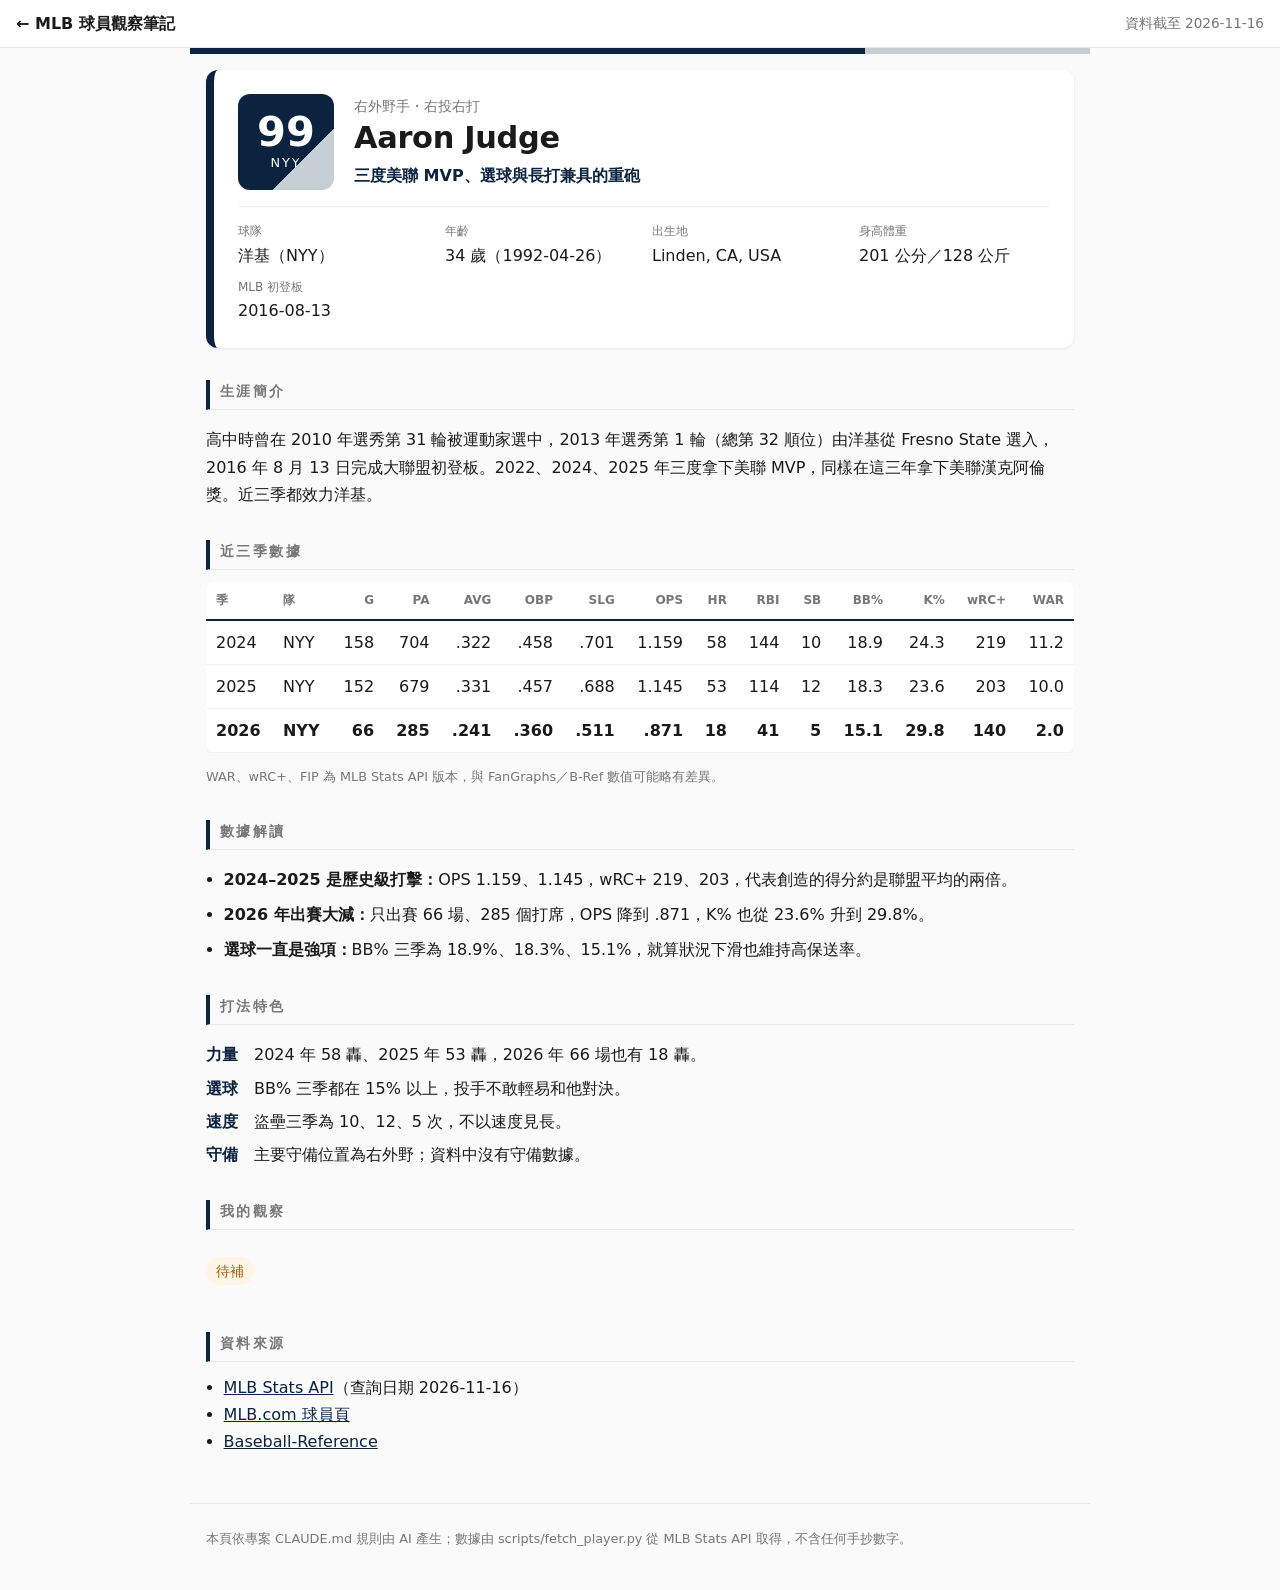
==== pages/players/aaron-judge.html @ 1bcddf7a "Initial MLB player notes site: manual, skill, scripts, 4 player pages - CLAUDE.md / AGENTS.md projec" ====
<!DOCTYPE html>
<html lang="zh-Hant">
<head>
<meta charset="utf-8">
<meta name="viewport" content="width=device-width, initial-scale=1">
<title>Aaron Judge｜MLB 球員觀察筆記</title>
<link rel="stylesheet" href="../../assets/css/site.css">
</head>
<body>
<header class="site-bar"><a href="../../index.html">← MLB 球員觀察筆記</a><span>資料截至 2026-11-16</span></header>

<main class="page player" style="--team-primary:#0C2340; --team-secondary:#C4CED4">

  <section class="player-card" id="card">
<!-- data:jersey:start -->
<div class="jersey"><span class="num">99</span><span class="abbr">NYY</span></div>
<!-- data:jersey:end -->
    <div class="who">
<!-- data:pos:start -->
<p class="pos">右外野手・右投右打</p>
<!-- data:pos:end -->
      <h1>Aaron Judge</h1>
      <p class="tagline">三度美聯 MVP、選球與長打兼具的重砲</p>
    </div>
<!-- data:facts:start -->
<dl class="facts">
  <div><dt>球隊</dt><dd>洋基（NYY）</dd></div>
  <div><dt>年齡</dt><dd>34 歲（1992-04-26）</dd></div>
  <div><dt>出生地</dt><dd>Linden, CA, USA</dd></div>
  <div><dt>身高體重</dt><dd>201 公分／128 公斤</dd></div>
  <div><dt>MLB 初登板</dt><dd>2016-08-13</dd></div>
</dl>
<!-- data:facts:end -->
  </section>

  <section class="block" id="bio">
    <h2>生涯簡介</h2>
    <p>高中時曾在 2010 年選秀第 31 輪被運動家選中，2013 年選秀第 1 輪（總第 32 順位）由洋基從 Fresno State 選入，2016 年 8 月 13 日完成大聯盟初登板。2022、2024、2025 年三度拿下美聯 MVP，同樣在這三年拿下美聯漢克阿倫獎。近三季都效力洋基。</p>
  </section>

  <section class="block" id="stats">
    <h2>近三季數據</h2>
<!-- data:stats:start -->
<div class="table-wrap"><table class="stats">
<thead><tr><th>季</th><th>隊</th><th><abbr title="出賽場次">G</abbr></th><th><abbr title="打席">PA</abbr></th><th><abbr title="打擊率">AVG</abbr></th><th><abbr title="上壘率">OBP</abbr></th><th><abbr title="長打率">SLG</abbr></th><th><abbr title="整體攻擊指數（OBP＋SLG）">OPS</abbr></th><th><abbr title="全壘打">HR</abbr></th><th><abbr title="打點">RBI</abbr></th><th><abbr title="盜壘">SB</abbr></th><th><abbr title="保送率（保送／打席）">BB%</abbr></th><th><abbr title="三振率">K%</abbr></th><th><abbr title="加權得分創造（100＝聯盟平均）">wRC+</abbr></th><th><abbr title="勝場貢獻值">WAR</abbr></th></tr></thead>
<tbody>
<tr><td>2024</td><td>NYY</td><td>158</td><td>704</td><td>.322</td><td>.458</td><td>.701</td><td>1.159</td><td>58</td><td>144</td><td>10</td><td>18.9</td><td>24.3</td><td>219</td><td>11.2</td></tr>
<tr><td>2025</td><td>NYY</td><td>152</td><td>679</td><td>.331</td><td>.457</td><td>.688</td><td>1.145</td><td>53</td><td>114</td><td>12</td><td>18.3</td><td>23.6</td><td>203</td><td>10.0</td></tr>
<tr><td>2026</td><td>NYY</td><td>66</td><td>285</td><td>.241</td><td>.360</td><td>.511</td><td>.871</td><td>18</td><td>41</td><td>5</td><td>15.1</td><td>29.8</td><td>140</td><td>2.0</td></tr>
</tbody>
</table></div>
<p class="note">WAR、wRC+、FIP 為 MLB Stats API 版本，與 FanGraphs／B-Ref 數值可能略有差異。</p>
<!-- data:stats:end -->
  </section>

  <section class="block" id="analysis">
    <h2>數據解讀</h2>
    <ul class="points">
      <li><b>2024–2025 是歷史級打擊：</b>OPS 1.159、1.145，wRC+ 219、203，代表創造的得分約是聯盟平均的兩倍。</li>
      <li><b>2026 年出賽大減：</b>只出賽 66 場、285 個打席，OPS 降到 .871，K% 也從 23.6% 升到 29.8%。</li>
      <li><b>選球一直是強項：</b>BB% 三季為 18.9%、18.3%、15.1%，就算狀況下滑也維持高保送率。</li>
    </ul>
  </section>

  <section class="block" id="style">
    <h2>打法特色</h2>
<!-- data:arsenal:start -->

<!-- data:arsenal:end -->
    <ul class="traits">
      <li><b>力量</b>2024 年 58 轟、2025 年 53 轟，2026 年 66 場也有 18 轟。</li>
      <li><b>選球</b>BB% 三季都在 15% 以上，投手不敢輕易和他對決。</li>
      <li><b>速度</b>盜壘三季為 10、12、5 次，不以速度見長。</li>
      <li><b>守備</b>主要守備位置為右外野；資料中沒有守備數據。</li>
    </ul>
  </section>

  <section class="block mine" id="mine">
    <h2>我的觀察</h2>
    <p class="todo">待補</p>
  </section>

  <section class="block sources" id="sources">
    <h2>資料來源</h2>
<!-- data:sources:start -->
<ul>
  <li><a href="https://statsapi.mlb.com/api/v1/people/592450">MLB Stats API</a>（查詢日期 2026-11-16）</li>
  <li><a href="https://www.mlb.com/player/aaron-judge-592450">MLB.com 球員頁</a></li>
  <li><a href="https://www.baseball-reference.com/search/search.fcgi?search=Aaron%20Judge">Baseball-Reference</a></li>
</ul>
<!-- data:sources:end -->
  </section>

</main>

<footer class="site-foot">本頁依專案 CLAUDE.md 規則由 AI 產生；數據由 scripts/fetch_player.py 從 MLB Stats API 取得，不含任何手抄數字。</footer>
</body>
</html>
---- assets/css/site.css ----
/* =========================================================
   MLB 球員觀察筆記 — 全站唯一樣式表（風格：C 數據雜誌＋球隊配色）
   規則：頁面不可寫 <style>；行內 style 只能設定 CSS 變數
   （--team-primary、--team-secondary、--w），其他一律寫在這裡。
   ========================================================= */

:root {
  --bg: #fafafa;
  --surface: #ffffff;
  --text: #1a1a1a;
  --muted: #777;
  --line: #e7e7e7;
  --line-soft: #f2f2f2;
  --todo-bg: #fff4e5;
  --todo-text: #b25e00;
  /* 預設球隊色（沒有設定時使用）；球員頁在 <main> 上覆寫 */
  --team-primary: #1f3a5f;
  --team-secondary: #c8102e;
  --radius: 12px;
  --shadow: 0 1px 3px rgba(0, 0, 0, .08);
}

* { box-sizing: border-box; }
html { -webkit-text-size-adjust: 100%; }
body {
  margin: 0;
  background: var(--bg);
  color: var(--text);
  font-family: system-ui, -apple-system, "Noto Sans TC", "PingFang TC", "Microsoft JhengHei", sans-serif;
  line-height: 1.7;
}
a { color: var(--team-primary); }
abbr[title] { text-decoration: none; cursor: help; }

/* ---------- 頂部導覽列 ---------- */
.site-bar {
  display: flex; justify-content: space-between; align-items: center; gap: 12px;
  padding: 10px 16px; background: var(--surface); border-bottom: 1px solid var(--line);
}
.site-bar a { color: var(--text); text-decoration: none; font-weight: 700; }
.site-bar span { color: var(--muted); font-size: .85rem; }

.page { max-width: 900px; margin: 0 auto; padding: 16px 16px 48px; }

/* ---------- 球員頁：球隊色帶 ---------- */
.player::before {
  content: ""; display: block; height: 6px; margin: -16px -16px 16px;
  background: linear-gradient(90deg, var(--team-primary) 0 75%, var(--team-secondary) 75% 100%);
}

/* ---------- 球員卡 ---------- */
.player-card {
  display: grid; grid-template-columns: auto 1fr; gap: 16px 20px; align-items: center;
  background: var(--surface); padding: 24px; border-radius: var(--radius);
  border-left: 8px solid var(--team-primary); box-shadow: var(--shadow);
}
.jersey {
  width: 96px; height: 96px; border-radius: var(--radius); color: #fff;
  display: flex; flex-direction: column; align-items: center; justify-content: center;
  background: linear-gradient(135deg, var(--team-primary) 68%, var(--team-secondary) 68%);
}
.jersey .num { font-size: 2.6rem; font-weight: 800; line-height: 1; }
.jersey .abbr { font-size: .8rem; letter-spacing: .15em; }
.pos { margin: 0; color: var(--muted); font-size: .85rem; }
.player-card h1 { margin: 0; font-size: 1.9rem; line-height: 1.3; letter-spacing: -.01em; }
.player-card h1 small { display: block; font-size: .55em; font-weight: 400; color: var(--muted); }
.tagline { margin: 4px 0 0; font-weight: 600; color: var(--team-primary); }
.facts {
  grid-column: 1 / -1; margin: 0; padding-top: 14px; border-top: 1px solid var(--line-soft);
  display: grid; grid-template-columns: repeat(auto-fit, minmax(150px, 1fr)); gap: 8px 16px;
}
.facts dt { font-size: .75rem; color: var(--muted); }
.facts dd { margin: 0; }

/* ---------- 段落 ---------- */
.block { margin-top: 32px; }
.block h2 {
  margin: 0 0 12px; padding: 0 0 6px 10px; font-size: .85rem; letter-spacing: .18em;
  color: var(--muted); border-bottom: 1px solid var(--line);
  border-left: 4px solid var(--team-primary);
}
.block h3 { margin: 18px 0 6px; font-size: .95rem; }
.note, .sub { font-size: .8rem; color: var(--muted); }
.points { padding-left: 1.1em; }
.points li { margin: 8px 0; }
.traits { padding-left: 0; list-style: none; }
.traits li { margin: 6px 0; }
.traits b { display: inline-block; min-width: 3em; color: var(--team-primary); }

/* ---------- 數據表 ---------- */
.table-wrap { overflow-x: auto; -webkit-overflow-scrolling: touch; }
table.stats {
  width: 100%; border-collapse: collapse; font-variant-numeric: tabular-nums;
  background: var(--surface); border-radius: 8px; overflow: hidden; box-shadow: var(--shadow);
}
.stats th, .stats td { padding: 8px 10px; text-align: right; white-space: nowrap; }
.stats th:nth-child(-n+2), .stats td:nth-child(-n+2) { text-align: left; }
.stats th { font-size: .75rem; color: var(--muted); font-weight: 600; border-bottom: 2px solid var(--team-primary); }
.stats td { border-bottom: 1px solid var(--line-soft); }
.stats tbody tr:last-child td { font-weight: 700; }
.stats td.dnp { text-align: center; color: var(--muted); font-weight: 400; }

/* ---------- 球種長條 ---------- */
.pitch { display: grid; grid-template-columns: 7em 1fr 9.5em; gap: 8px; align-items: center; margin: 6px 0; }
.bar { display: block; height: 12px; background: #eee; border-radius: 99px; overflow: hidden; }
.bar i { display: block; height: 100%; width: var(--w); background: var(--team-primary); border-radius: 99px; }
.pval { font-variant-numeric: tabular-nums; font-size: .9rem; }

/* ---------- 我的觀察 ---------- */
.todo {
  display: inline-block; background: var(--todo-bg); color: var(--todo-text);
  padding: 2px 10px; border-radius: 99px; font-size: .9rem;
}
.mine blockquote {
  margin: 0 0 12px; padding: 10px 14px; background: var(--surface);
  border-left: 4px solid var(--team-secondary); border-radius: 0 8px 8px 0;
}
.mine cite { display: block; font-size: .75rem; color: var(--muted); font-style: normal; }

.sources ul { padding-left: 1.1em; margin: 0; }

/* ---------- 首頁 ---------- */
.hero { padding: 28px 0 8px; }
.hero h1 { margin: 0; font-size: 2rem; letter-spacing: -.01em; }
.hero p { margin: 4px 0 0; color: var(--muted); }
.meta { font-size: .85rem; color: var(--muted); }
.search {
  width: 100%; margin: 16px 0 4px; padding: 10px 14px; font-size: 1rem;
  border: 1px solid var(--line); border-radius: 99px; background: var(--surface);
}
.search:focus { outline: 2px solid var(--team-primary); border-color: transparent; }
.group { margin-top: 28px; }
.group h2 {
  margin: 0 0 12px; font-size: .85rem; letter-spacing: .18em; color: var(--muted);
  border-bottom: 1px solid var(--line); padding-bottom: 6px;
}
.cards { display: grid; grid-template-columns: repeat(auto-fill, minmax(240px, 1fr)); gap: 12px; }
.mini {
  display: grid; grid-template-columns: auto 1fr; gap: 2px 12px; align-items: center;
  padding: 12px 14px; background: var(--surface); color: var(--text); text-decoration: none;
  border-radius: 10px; box-shadow: var(--shadow); border-top: 4px solid var(--team-primary);
  transition: transform .15s, box-shadow .15s;
}
.mini:hover, .mini:focus { transform: translateY(-2px); box-shadow: 0 4px 12px rgba(0, 0, 0, .12); }
.mini .mnum {
  width: 2.4em; height: 2.4em; border-radius: 8px; color: #fff; font-weight: 800;
  display: flex; align-items: center; justify-content: center;
  background: linear-gradient(135deg, var(--team-primary) 68%, var(--team-secondary) 68%);
}
.mini small { color: var(--muted); }
.mini .mnum { grid-row: span 2; }
.mini .key { grid-column: 2; font-weight: 700; font-variant-numeric: tabular-nums; font-size: .9rem; color: var(--team-primary); }
.empty { color: var(--muted); display: none; }

.site-foot { max-width: 900px; margin: 0 auto; padding: 24px 16px 40px; font-size: .8rem; color: var(--muted); border-top: 1px solid var(--line); }

/* ---------- 手機 ---------- */
@media (max-width: 480px) {
  .player-card { padding: 18px; grid-template-columns: 1fr; }
  .jersey { width: 72px; height: 72px; }
  .jersey .num { font-size: 2rem; }
  .player-card h1 { font-size: 1.6rem; }
  .pitch { grid-template-columns: 6em 1fr; }
  .pval { grid-column: 2; font-size: .8rem; }
}

/* 搜尋時隱藏卡片與分組（覆蓋 display:grid） */
[hidden] { display: none !important; }
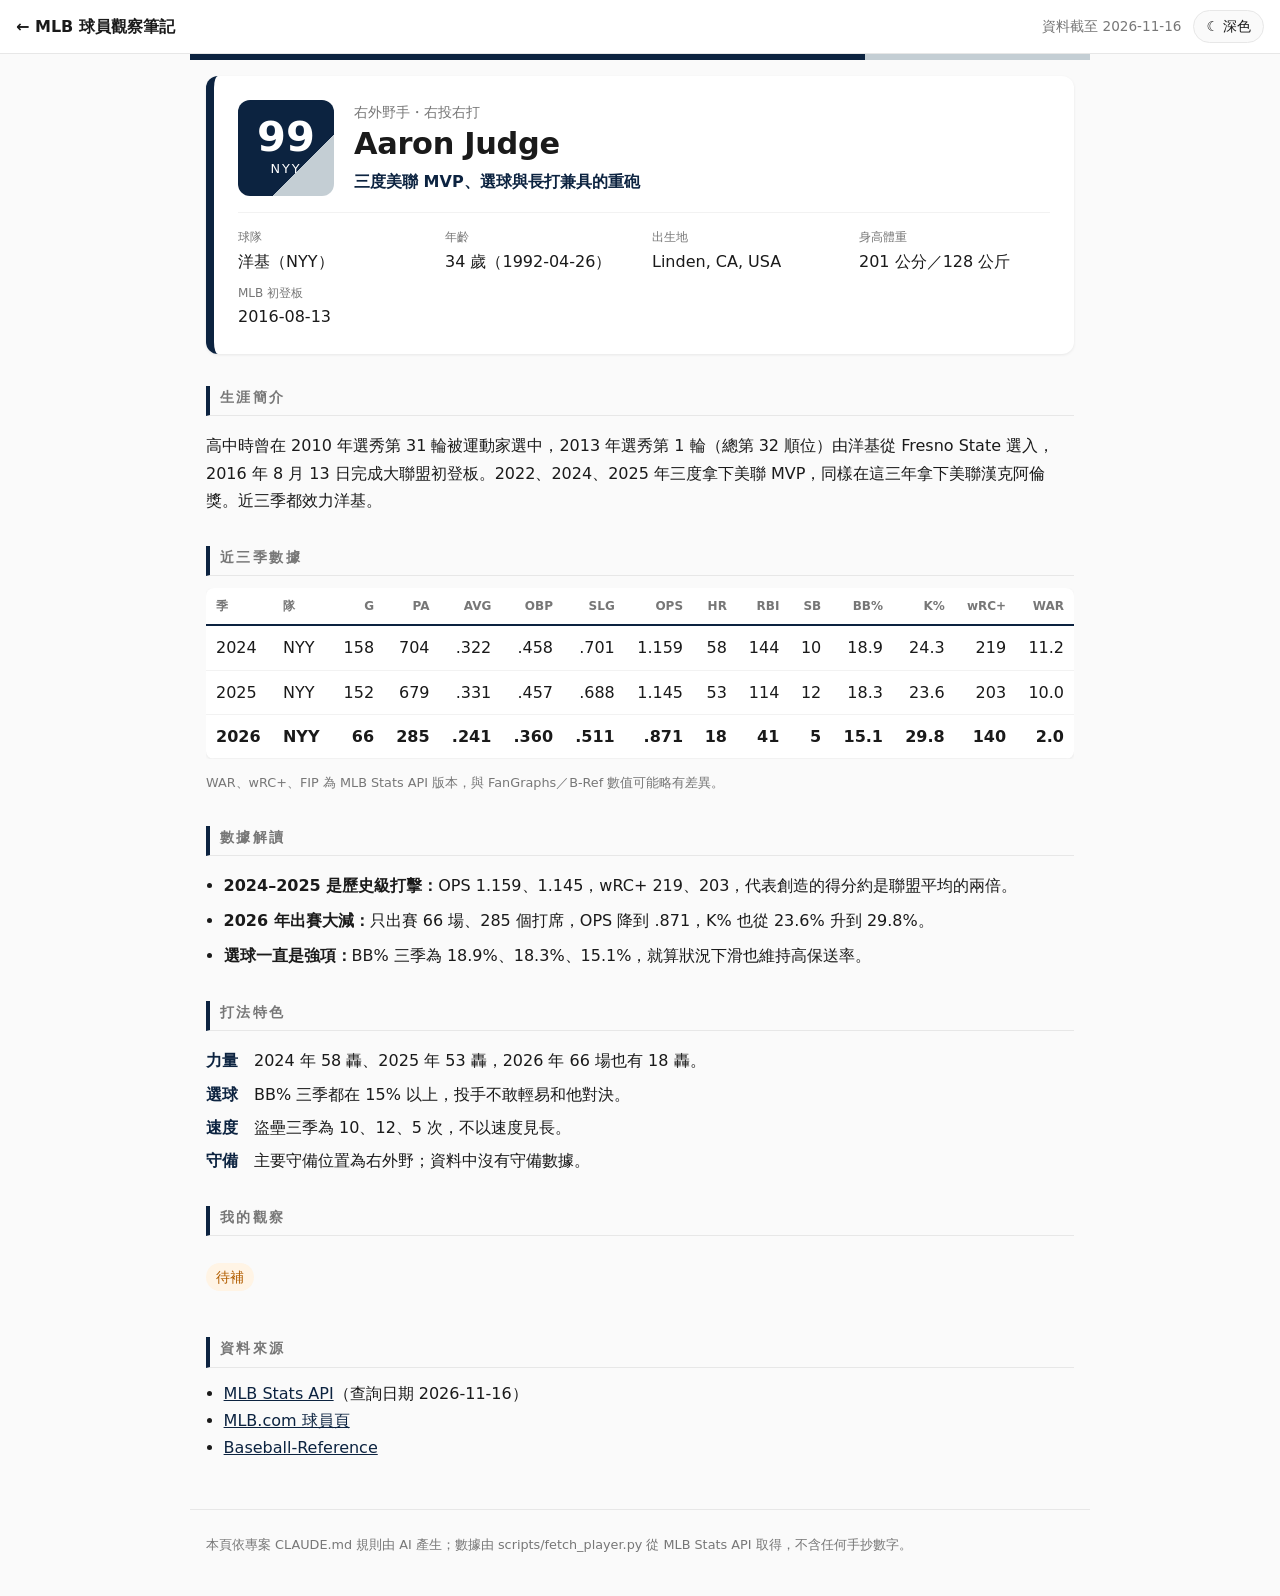
==== commit 548292e4: "Add dark/light theme toggle - assets/js/theme.js: follows system preference, remembers manual choice" ====
--- a/pages/players/aaron-judge.html
+++ b/pages/players/aaron-judge.html
@@ -5,6 +5,7 @@
 <meta name="viewport" content="width=device-width, initial-scale=1">
 <title>Aaron Judge｜MLB 球員觀察筆記</title>
 <link rel="stylesheet" href="../../assets/css/site.css">
+<script src="../../assets/js/theme.js"></script>
 </head>
 <body>
 <header class="site-bar"><a href="../../index.html">← MLB 球員觀察筆記</a><span>資料截至 2026-11-16</span></header>
--- a/assets/css/site.css
+++ b/assets/css/site.css
@@ -2,6 +2,10 @@
    MLB 球員觀察筆記 — 全站唯一樣式表（風格：C 數據雜誌＋球隊配色）
    規則：頁面不可寫 <style>；行內 style 只能設定 CSS 變數
    （--team-primary、--team-secondary、--w），其他一律寫在這裡。
+   深色模式：<html data-theme="dark">（由 assets/js/theme.js 設定），
+   顏色一律用下面的變數，不要在元件裡寫死顏色。
+   球隊色用法：色塊（背號、色帶）用 --team-primary／--team-secondary；
+   文字與線條用 --accent（深色模式會自動調亮，避免深色隊色看不到）。
    ========================================================= */
 
 :root {
@@ -13,11 +17,36 @@
   --line-soft: #f2f2f2;
   --todo-bg: #fff4e5;
   --todo-text: #b25e00;
+  --bar-bg: #eeeeee;
+  --hover-shadow: 0 4px 12px rgba(0, 0, 0, .12);
   /* 預設球隊色（沒有設定時使用）；球員頁在 <main> 上覆寫 */
   --team-primary: #1f3a5f;
   --team-secondary: #c8102e;
   --radius: 12px;
   --shadow: 0 1px 3px rgba(0, 0, 0, .08);
+  color-scheme: light;
+}
+
+/* ---------- 深色模式 ---------- */
+[data-theme="dark"] {
+  --bg: #121417;
+  --surface: #1c1f24;
+  --text: #e6e6e6;
+  --muted: #9aa0a6;
+  --line: #2e3238;
+  --line-soft: #262a30;
+  --todo-bg: #3a2a12;
+  --todo-text: #ffb35c;
+  --bar-bg: #2e3238;
+  --shadow: 0 1px 3px rgba(0, 0, 0, .5);
+  --hover-shadow: 0 4px 14px rgba(0, 0, 0, .6);
+  color-scheme: dark;
+}
+
+/* 文字與線條用的球隊強調色：要在設定球隊色的元素上重新計算，所以列出這些選擇器 */
+:root, .player, .mini { --accent: var(--team-primary); }
+[data-theme="dark"], [data-theme="dark"] .player, [data-theme="dark"] .mini {
+  --accent: color-mix(in srgb, var(--team-primary) 45%, #ffffff);
 }
 
 * { box-sizing: border-box; }
@@ -29,16 +58,21 @@
   font-family: system-ui, -apple-system, "Noto Sans TC", "PingFang TC", "Microsoft JhengHei", sans-serif;
   line-height: 1.7;
 }
-a { color: var(--team-primary); }
+a { color: var(--accent); }
 abbr[title] { text-decoration: none; cursor: help; }
 
 /* ---------- 頂部導覽列 ---------- */
 .site-bar {
-  display: flex; justify-content: space-between; align-items: center; gap: 12px;
+  display: flex; align-items: center; gap: 12px;
   padding: 10px 16px; background: var(--surface); border-bottom: 1px solid var(--line);
 }
 .site-bar a { color: var(--text); text-decoration: none; font-weight: 700; }
-.site-bar span { color: var(--muted); font-size: .85rem; }
+.site-bar span { color: var(--muted); font-size: .85rem; margin-left: auto; }
+.theme-toggle {
+  flex: none; padding: 4px 12px; font: inherit; font-size: .85rem; cursor: pointer;
+  color: var(--text); background: var(--bg); border: 1px solid var(--line); border-radius: 99px;
+}
+.theme-toggle:hover { border-color: var(--muted); }
 
 .page { max-width: 900px; margin: 0 auto; padding: 16px 16px 48px; }
 
@@ -52,7 +86,7 @@
 .player-card {
   display: grid; grid-template-columns: auto 1fr; gap: 16px 20px; align-items: center;
   background: var(--surface); padding: 24px; border-radius: var(--radius);
-  border-left: 8px solid var(--team-primary); box-shadow: var(--shadow);
+  border-left: 8px solid var(--accent); box-shadow: var(--shadow);
 }
 .jersey {
   width: 96px; height: 96px; border-radius: var(--radius); color: #fff;
@@ -64,7 +98,7 @@
 .pos { margin: 0; color: var(--muted); font-size: .85rem; }
 .player-card h1 { margin: 0; font-size: 1.9rem; line-height: 1.3; letter-spacing: -.01em; }
 .player-card h1 small { display: block; font-size: .55em; font-weight: 400; color: var(--muted); }
-.tagline { margin: 4px 0 0; font-weight: 600; color: var(--team-primary); }
+.tagline { margin: 4px 0 0; font-weight: 600; color: var(--accent); }
 .facts {
   grid-column: 1 / -1; margin: 0; padding-top: 14px; border-top: 1px solid var(--line-soft);
   display: grid; grid-template-columns: repeat(auto-fit, minmax(150px, 1fr)); gap: 8px 16px;
@@ -77,7 +111,7 @@
 .block h2 {
   margin: 0 0 12px; padding: 0 0 6px 10px; font-size: .85rem; letter-spacing: .18em;
   color: var(--muted); border-bottom: 1px solid var(--line);
-  border-left: 4px solid var(--team-primary);
+  border-left: 4px solid var(--accent);
 }
 .block h3 { margin: 18px 0 6px; font-size: .95rem; }
 .note, .sub { font-size: .8rem; color: var(--muted); }
@@ -85,7 +119,7 @@
 .points li { margin: 8px 0; }
 .traits { padding-left: 0; list-style: none; }
 .traits li { margin: 6px 0; }
-.traits b { display: inline-block; min-width: 3em; color: var(--team-primary); }
+.traits b { display: inline-block; min-width: 3em; color: var(--accent); }
 
 /* ---------- 數據表 ---------- */
 .table-wrap { overflow-x: auto; -webkit-overflow-scrolling: touch; }
@@ -95,15 +129,15 @@
 }
 .stats th, .stats td { padding: 8px 10px; text-align: right; white-space: nowrap; }
 .stats th:nth-child(-n+2), .stats td:nth-child(-n+2) { text-align: left; }
-.stats th { font-size: .75rem; color: var(--muted); font-weight: 600; border-bottom: 2px solid var(--team-primary); }
+.stats th { font-size: .75rem; color: var(--muted); font-weight: 600; border-bottom: 2px solid var(--accent); }
 .stats td { border-bottom: 1px solid var(--line-soft); }
 .stats tbody tr:last-child td { font-weight: 700; }
 .stats td.dnp { text-align: center; color: var(--muted); font-weight: 400; }
 
 /* ---------- 球種長條 ---------- */
 .pitch { display: grid; grid-template-columns: 7em 1fr 9.5em; gap: 8px; align-items: center; margin: 6px 0; }
-.bar { display: block; height: 12px; background: #eee; border-radius: 99px; overflow: hidden; }
-.bar i { display: block; height: 100%; width: var(--w); background: var(--team-primary); border-radius: 99px; }
+.bar { display: block; height: 12px; background: var(--bar-bg); border-radius: 99px; overflow: hidden; }
+.bar i { display: block; height: 100%; width: var(--w); background: var(--accent); border-radius: 99px; }
 .pval { font-variant-numeric: tabular-nums; font-size: .9rem; }
 
 /* ---------- 我的觀察 ---------- */
@@ -126,9 +160,9 @@
 .meta { font-size: .85rem; color: var(--muted); }
 .search {
   width: 100%; margin: 16px 0 4px; padding: 10px 14px; font-size: 1rem;
-  border: 1px solid var(--line); border-radius: 99px; background: var(--surface);
-}
-.search:focus { outline: 2px solid var(--team-primary); border-color: transparent; }
+  border: 1px solid var(--line); border-radius: 99px; background: var(--surface); color: var(--text);
+}
+.search:focus { outline: 2px solid var(--accent); border-color: transparent; }
 .group { margin-top: 28px; }
 .group h2 {
   margin: 0 0 12px; font-size: .85rem; letter-spacing: .18em; color: var(--muted);
@@ -138,10 +172,10 @@
 .mini {
   display: grid; grid-template-columns: auto 1fr; gap: 2px 12px; align-items: center;
   padding: 12px 14px; background: var(--surface); color: var(--text); text-decoration: none;
-  border-radius: 10px; box-shadow: var(--shadow); border-top: 4px solid var(--team-primary);
+  border-radius: 10px; box-shadow: var(--shadow); border-top: 4px solid var(--accent);
   transition: transform .15s, box-shadow .15s;
 }
-.mini:hover, .mini:focus { transform: translateY(-2px); box-shadow: 0 4px 12px rgba(0, 0, 0, .12); }
+.mini:hover, .mini:focus { transform: translateY(-2px); box-shadow: var(--hover-shadow); }
 .mini .mnum {
   width: 2.4em; height: 2.4em; border-radius: 8px; color: #fff; font-weight: 800;
   display: flex; align-items: center; justify-content: center;
@@ -149,7 +183,7 @@
 }
 .mini small { color: var(--muted); }
 .mini .mnum { grid-row: span 2; }
-.mini .key { grid-column: 2; font-weight: 700; font-variant-numeric: tabular-nums; font-size: .9rem; color: var(--team-primary); }
+.mini .key { grid-column: 2; font-weight: 700; font-variant-numeric: tabular-nums; font-size: .9rem; color: var(--accent); }
 .empty { color: var(--muted); display: none; }
 
 .site-foot { max-width: 900px; margin: 0 auto; padding: 24px 16px 40px; font-size: .8rem; color: var(--muted); border-top: 1px solid var(--line); }
